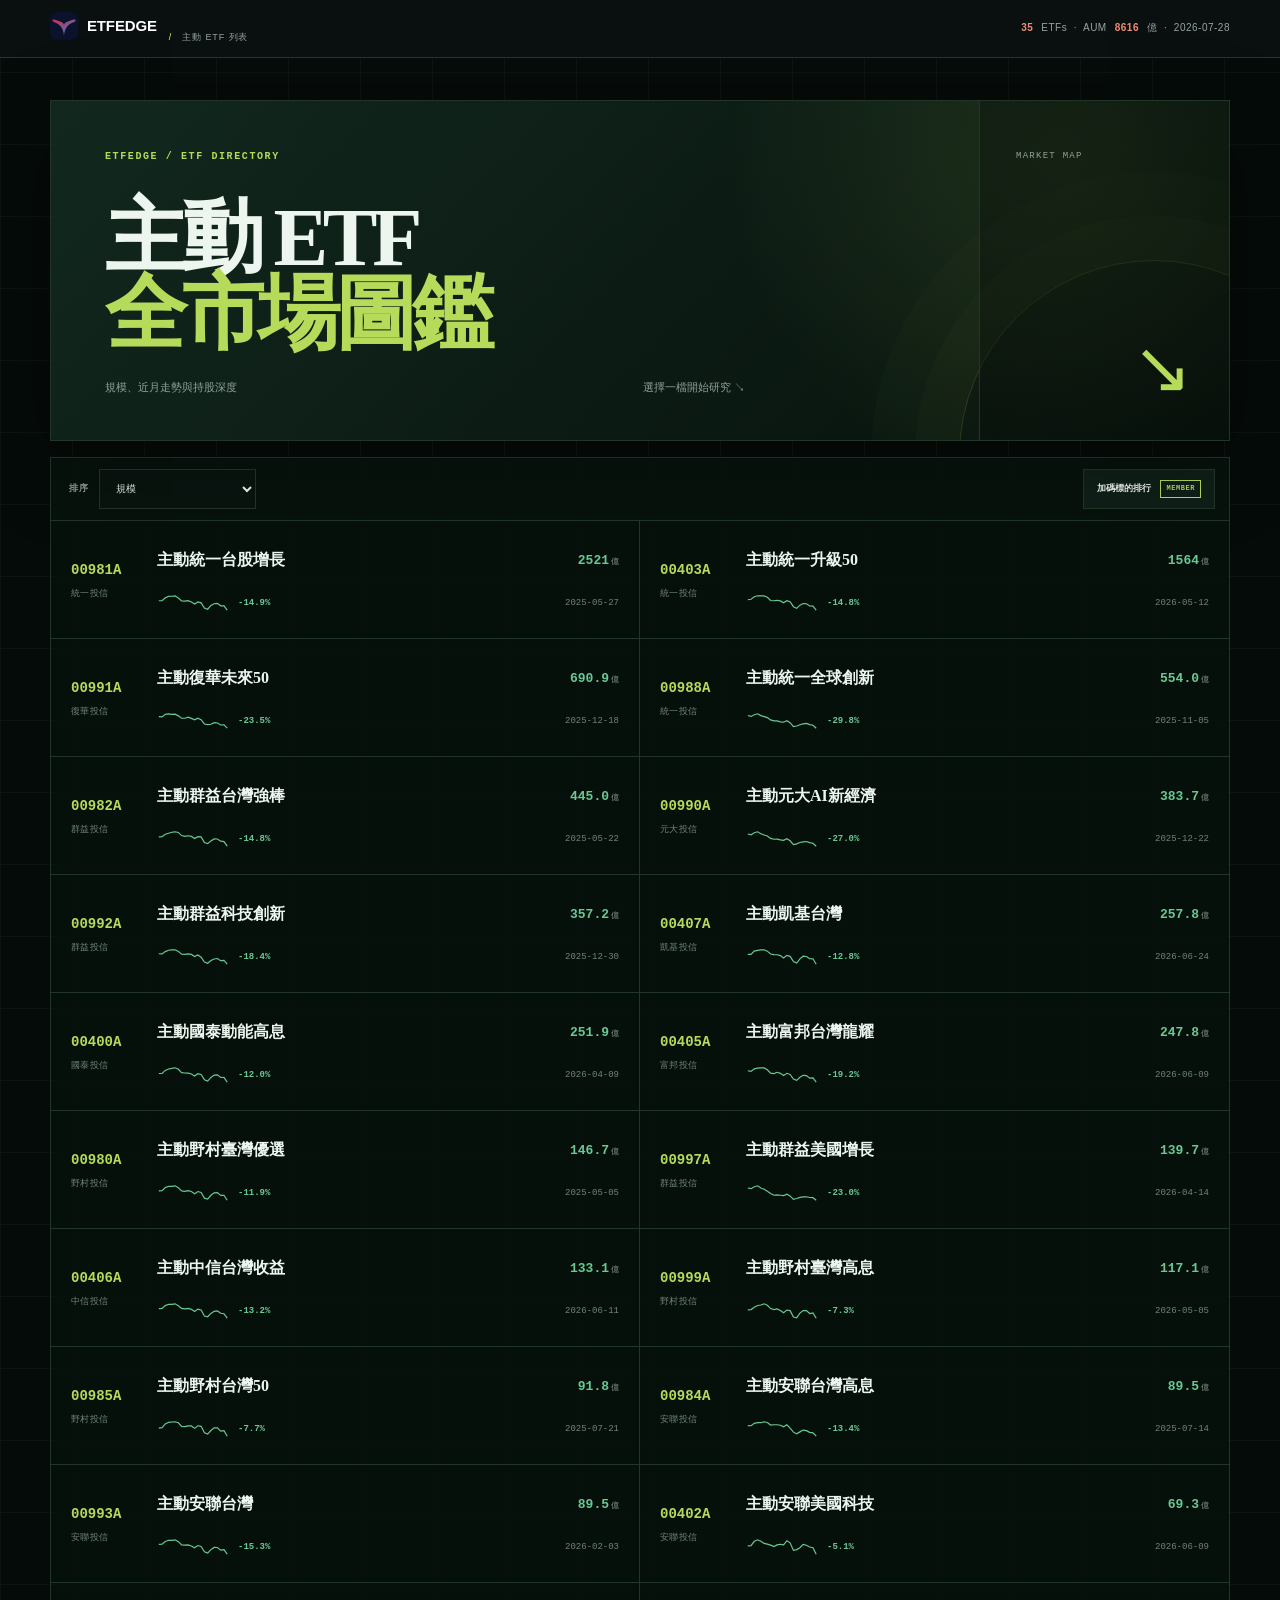
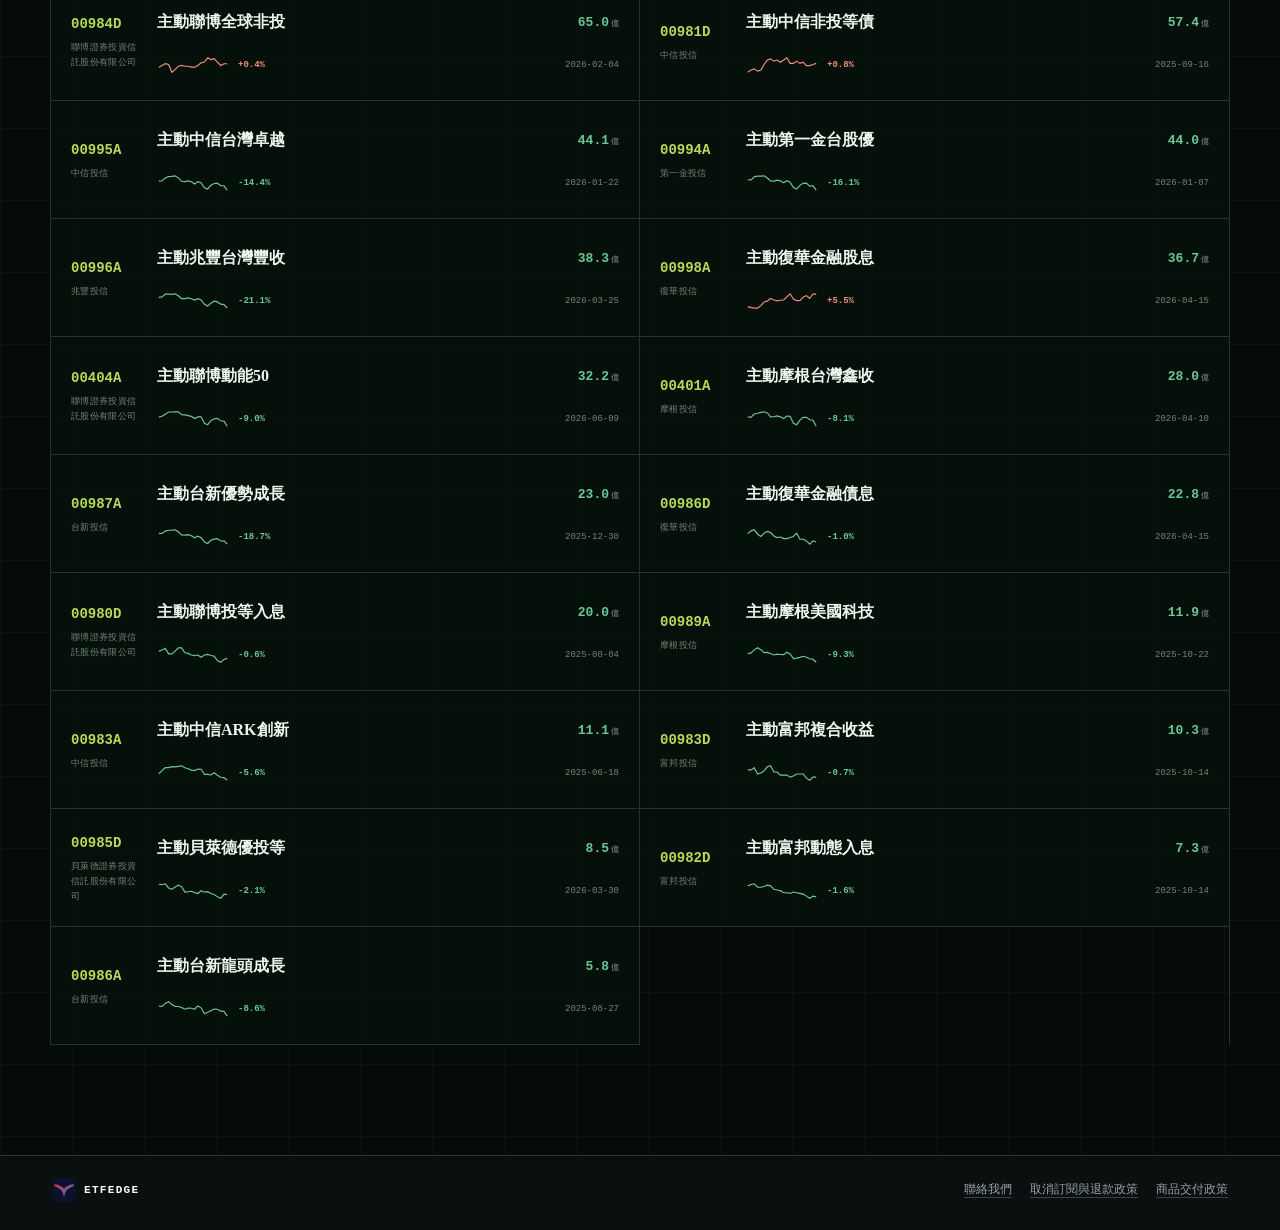
==== extracted/preview/index.html @ 9fd06155 "Initial commit of secure Leviathan Platform" ====
<!DOCTYPE html><html lang="zh-Hant"> <head><meta charset="UTF-8"><meta name="viewport" content="width=device-width, initial-scale=1"><meta name="generator" content="etfedge-static-shell"><title>主動 ETF 列表 · ETFedge</title><meta name="description" content="23 檔台灣主動型 ETF 列表，含規模、近期走勢、加減碼追蹤。每日盤後更新自 TWSE / TPEx 與發行商揭露。"><link rel="canonical" href="https://etfedge.xyz/preview/"><link rel="icon" href="/favicon.svg" type="image/svg+xml"><link rel="icon" href="/favicon-32x32.png" sizes="32x32" type="image/png"><link rel="icon" href="/favicon-16x16.png" sizes="16x16" type="image/png"><link rel="apple-touch-icon" sizes="180x180" href="/apple-touch-icon.png"><link rel="manifest" href="/manifest.json"><meta name="theme-color" content="#0a0f10"><meta name="robots" content="index,follow"><meta property="og:type" content="website"><meta property="og:title" content="主動 ETF 列表 · ETFedge"><meta property="og:description" content="23 檔台灣主動 ETF 規模、走勢、單檔持股深度。"><meta property="og:url" content="https://etfedge.xyz/preview/"><meta property="og:locale" content="zh_TW"><meta property="og:image" content="https://etfedge.xyz/og-v2.png"><meta property="og:image:width" content="1200"><meta property="og:image:height" content="630"><meta name="twitter:card" content="summary_large_image"><meta name="twitter:title" content="主動 ETF 列表 · ETFedge"><meta name="twitter:description" content="23 檔台灣主動 ETF 規模、走勢、單檔持股深度。"><meta name="twitter:image" content="https://etfedge.xyz/og-v2.png"><script type="application/ld+json">{
  "@context": "https://schema.org",
  "@graph": [
    {
      "@type": "Organization",
      "@id": "https://etfedge.xyz/#org",
      "name": "ETFedge",
      "url": "https://etfedge.xyz/",
      "logo": "https://etfedge.xyz/email-avatar.png",
      "sameAs": [
        "https://www.threads.com/@leimen_fire"
      ]
    },
    {
      "@type": "WebSite",
      "@id": "https://etfedge.xyz/#website",
      "url": "https://etfedge.xyz/",
      "name": "ETFedge",
      "inLanguage": "zh-Hant",
      "publisher": {
        "@id": "https://etfedge.xyz/#org"
      }
    },
    {
      "@type": "CollectionPage",
      "@id": "https://etfedge.xyz/preview/#webpage",
      "url": "https://etfedge.xyz/preview/",
      "name": "主動 ETF 列表 · ETFedge",
      "description": "23 檔台灣主動型 ETF 列表，含規模、近期走勢、加減碼追蹤。每日盤後更新自 TWSE / TPEx 與發行商揭露。",
      "inLanguage": "zh-Hant",
      "isPartOf": {
        "@id": "https://etfedge.xyz/#website"
      },
      "about": {
        "@id": "https://etfedge.xyz/#org"
      },
      "primaryImageOfPage": {
        "@type": "ImageObject",
        "url": "https://etfedge.xyz/og-v2.png"
      }
    },
    {
      "@type": "BreadcrumbList",
      "itemListElement": [
        {
          "@type": "ListItem",
          "position": 1,
          "name": "ETFedge",
          "item": "https://etfedge.xyz/"
        },
        {
          "@type": "ListItem",
          "position": 2,
          "name": "主動 ETF 列表",
          "item": "https://etfedge.xyz/preview/"
        }
      ]
    }
  ]
}</script><link rel="preconnect" href="https://static.cloudflareinsights.com"><link rel="preload" href="../shared.css" as="style"><link rel="stylesheet" href="../shared.css"><style>:root {
  --dir-bg: #050b08;
  --dir-panel: #09140f;
  --dir-panel-hot: #0f1f18;
  --dir-line: #22352b;
  --dir-line-hot: #486554;
  --dir-ink: #edf5ef;
  --dir-muted: #8fa299;
  --dir-green: #b6db5a;
  --dir-mint: #69c894;
  --dir-red: #ef8e78;
  --dir-mono: "IBM Plex Mono", "SFMono-Regular", Consolas, monospace;
  --dir-serif: "Noto Serif TC", "Songti TC", Georgia, serif;
}

html {
  background: var(--dir-bg);
}

body {
  color: var(--dir-ink);
  background:
    linear-gradient(rgba(101, 147, 119, .065) 1px, transparent 1px),
    linear-gradient(90deg, rgba(101, 147, 119, .065) 1px, transparent 1px),
    var(--dir-bg);
  background-size: 72px 72px;
}

.directory-main,
.directory-main * {
  box-sizing: border-box;
}

.directory-main {
  width: min(1180px, calc(100% - 40px));
  margin: 0 auto;
  padding: 42px 0 70px;
}

.directory-hero {
  position: relative;
  display: grid;
  grid-template-columns: minmax(0, 1fr) 250px;
  min-height: 310px;
  overflow: hidden;
  border: 1px solid var(--dir-line);
  background:
    radial-gradient(circle at 86% 18%, rgba(182, 219, 90, .12), transparent 32%),
    linear-gradient(135deg, rgba(19, 43, 32, .9), rgba(7, 17, 12, .97));
  box-shadow: 0 24px 80px rgba(0, 0, 0, .28);
}

.directory-hero::after {
  position: absolute;
  right: -120px;
  bottom: -210px;
  width: 390px;
  height: 390px;
  border: 1px solid rgba(182, 219, 90, .18);
  border-radius: 50%;
  content: "";
  box-shadow:
    0 0 0 44px rgba(182, 219, 90, .024),
    0 0 0 88px rgba(182, 219, 90, .016);
}

.directory-hero-copy {
  position: relative;
  z-index: 1;
  padding: 48px 54px 44px;
}

.directory-hero p {
  margin: 0;
  color: var(--dir-green);
  font-family: var(--dir-mono);
  font-size: 10px;
  font-weight: 800;
  letter-spacing: .16em;
}

.directory-hero h1 {
  margin: 34px 0 0;
  font-family: var(--dir-serif);
  font-size: clamp(48px, 6.8vw, 82px);
  line-height: .93;
  letter-spacing: -.065em;
}

.directory-hero h1 em {
  color: var(--dir-green);
  font-style: normal;
}

.directory-hero-copy > div {
  display: flex;
  max-width: 640px;
  justify-content: space-between;
  gap: 20px;
  margin-top: 26px;
  color: var(--dir-muted);
  font-size: 11px;
}

.directory-hero-mark {
  position: relative;
  z-index: 1;
  display: flex;
  flex-direction: column;
  justify-content: space-between;
  padding: 48px 36px 38px;
  border-left: 1px solid var(--dir-line);
  background: rgba(4, 11, 8, .34);
  color: var(--dir-muted);
  font-family: var(--dir-mono);
  font-size: 9px;
  letter-spacing: .14em;
}

.directory-hero-mark b {
  align-self: flex-end;
  color: var(--dir-green);
  font-size: 72px;
  font-weight: 300;
  line-height: .8;
}

.controls {
  display: flex;
  min-height: 64px;
  align-items: center;
  gap: 10px;
  margin-top: 16px;
  padding: 10px 14px 10px 18px;
  border: 1px solid var(--dir-line);
  color: var(--dir-muted);
  background: rgba(8, 18, 13, .95);
  font-size: 10px;
}

.controls label {
  font-family: var(--dir-mono);
  font-size: 9px;
  font-weight: 800;
  letter-spacing: .12em;
}

.controls select {
  min-height: 40px;
  padding: 7px 34px 7px 12px;
  border: 1px solid var(--dir-line);
  border-radius: 0;
  color: var(--dir-ink);
  background: var(--dir-panel);
  font-family: var(--dir-mono);
  font-size: 10px;
  cursor: pointer;
}

.controls select:focus {
  outline: 1px solid var(--dir-green);
  border-color: var(--dir-green);
}

.observe-nav {
  display: inline-flex;
  align-items: center;
  margin-left: auto;
}

.observe-nav a {
  display: inline-flex;
  min-height: 40px;
  align-items: center;
  gap: 9px;
  padding: 0 13px;
  border: 1px solid var(--dir-line);
  color: var(--dir-ink);
  background: var(--dir-panel-hot);
  font-family: var(--dir-mono);
  font-size: 9px;
  font-weight: 800;
  text-decoration: none;
  transition: border-color .16s ease, color .16s ease, transform .16s ease;
}

.observe-nav a:hover {
  border-color: var(--dir-green);
  color: var(--dir-green);
  transform: translateY(-2px);
}

.observe-lock {
  padding: 2px 5px;
  border: 1px solid var(--dir-green);
  color: var(--dir-green);
  font-size: 7px;
  font-style: normal;
  letter-spacing: .08em;
}

.etf-list {
  display: grid;
  grid-template-columns: repeat(2, minmax(0, 1fr));
  border-right: 1px solid var(--dir-line);
  border-left: 1px solid var(--dir-line);
}

a.etf-row {
  position: relative;
  display: grid;
  grid-template-columns: 74px minmax(0, 1fr) 76px;
  grid-template-areas:
    "id name aum"
    "id spark date";
  min-width: 0;
  min-height: 118px;
  align-items: center;
  gap: 8px 12px;
  padding: 20px;
  border-right: 1px solid var(--dir-line);
  border-bottom: 1px solid var(--dir-line);
  color: inherit;
  background: rgba(7, 16, 12, .94);
  text-decoration: none;
  transition: background .16s ease, padding-left .16s ease;
}

a.etf-row:nth-child(even) {
  border-right: 0;
}

a.etf-row:hover {
  padding-left: 25px;
  background:
    linear-gradient(90deg, rgba(182, 219, 90, .105), rgba(182, 219, 90, .015)),
    var(--dir-panel);
}

a.etf-row::before {
  position: absolute;
  inset: 0 auto 0 0;
  width: 3px;
  background: transparent;
  content: "";
}

a.etf-row:hover::before {
  background: var(--dir-green);
}

.er-id {
  grid-area: id;
  display: flex;
  flex-direction: column;
  gap: 4px;
}

.er-code {
  color: var(--dir-green);
  font-family: var(--dir-mono);
  font-size: 14px;
  font-weight: 800;
}

.er-issuer {
  color: #6f8478;
  font-size: 9px;
  letter-spacing: .04em;
}

.er-name {
  grid-area: name;
  min-width: 0;
  overflow: hidden;
  color: var(--dir-ink);
  font-family: var(--dir-serif);
  font-size: 16px;
  font-weight: 700;
  text-overflow: ellipsis;
  white-space: nowrap;
}

.er-aum {
  grid-area: aum;
  color: var(--dir-mint);
  font-family: var(--dir-mono);
  text-align: right;
}

.er-aum-v {
  font-size: 13px;
  font-weight: 800;
}

.er-aum-u {
  margin-left: 2px;
  color: var(--dir-muted);
  font-size: 8px;
}

.er-spark {
  grid-area: spark;
  display: flex;
  min-width: 0;
  align-items: center;
  gap: 9px;
}

.er-spark-svg {
  min-width: 0;
}

.er-pct {
  font-family: var(--dir-mono);
  font-size: 9px;
  font-weight: 800;
  white-space: nowrap;
}

.er-pct.up { color: var(--dir-red); }
.er-pct.down { color: var(--dir-mint); }
.er-pct.flat { color: var(--dir-muted); }

svg.spark {
  display: block;
  width: 72px;
  height: 18px;
}

svg.spark polyline {
  fill: none;
  stroke-width: 1.3;
}

svg.spark.up polyline { stroke: var(--dir-red); }
svg.spark.down polyline { stroke: var(--dir-mint); }
svg.spark.flat polyline { stroke: var(--dir-muted); }

.er-date {
  grid-area: date;
  color: #6f8478;
  font-family: var(--dir-mono);
  font-size: 9px;
  text-align: right;
}

.empty {
  grid-column: 1 / -1;
  min-height: 180px;
  display: grid;
  place-items: center;
  border-bottom: 1px solid var(--dir-line);
  color: var(--dir-muted);
  font-size: 11px;
}

@media (max-width: 760px) {
  .directory-main {
    width: min(100% - 24px, 680px);
    padding-top: 18px;
  }

  .directory-hero {
    grid-template-columns: 1fr;
    min-height: 0;
  }

  .directory-hero-mark {
    display: none;
  }

  .directory-hero-copy {
    padding: 38px 34px 34px;
  }

  .etf-list {
    grid-template-columns: 1fr;
  }

  a.etf-row {
    border-right: 0;
  }
}

@media (max-width: 640px) {
  body {
    background-size: 44px 44px;
  }

  .directory-main {
    width: 100%;
    padding: 0 0 36px;
  }

  .directory-hero,
  .controls,
  .etf-list {
    border-right: 0;
    border-left: 0;
  }

  .directory-hero-copy {
    padding: 32px 20px 27px;
  }

  .directory-hero p {
    font-size: 9px;
  }

  .directory-hero h1 {
    margin-top: 24px;
    font-size: 43px;
  }

  .directory-hero-copy > div {
    display: grid;
    gap: 5px;
    margin-top: 20px;
  }

  .controls {
    flex-wrap: wrap;
    margin-top: 10px;
    padding: 12px;
  }

  .observe-nav {
    width: 100%;
    margin-left: 0;
  }

  .observe-nav a {
    width: 100%;
    justify-content: space-between;
  }

  a.etf-row {
    grid-template-columns: 66px minmax(0, 1fr) 68px;
    min-height: 96px;
    padding: 15px 13px;
  }

  a.etf-row:hover {
    padding-left: 13px;
  }

  .er-name {
    font-size: 14px;
  }

  .er-spark {
    gap: 6px;
  }

  svg.spark {
    width: 56px;
  }

  .er-date {
    display: none;
  }
}

@media (max-width: 380px) {
  a.etf-row {
    grid-template-columns: 58px minmax(0, 1fr) 62px;
    gap: 7px;
    padding: 14px 10px;
  }

  .er-code,
  .er-aum-v {
    font-size: 12px;
  }

  .er-name {
    font-size: 13px;
  }
}</style><script defer src="https://static.cloudflareinsights.com/beacon.min.js" data-cf-beacon='{"token": "ab4500d237674d5682b68427d216ea36"}'></script></head> <body>  <div class="mast"><div class="mast-l"><a class="mast-brand mast-brand--link" href="../"><img class="mast-brand__mark" src="/brand-mark.svg" alt="" width="28" height="28"><span class="mast-title">ETFEDGE</span></a><span class="mast-sub">主動 ETF 列表</span></div><div class="mast-r" id="mast-stat">—</div></div> <main class="directory-main">
  <header class="directory-hero">
    <div class="directory-hero-copy">
      <p>ETFEDGE / ETF DIRECTORY</p>
      <h1>主動 ETF<br><em>全市場圖鑑</em></h1>
      <div><span>規模、近月走勢與持股深度</span><span>選擇一檔開始研究 ↘</span></div>
    </div>
    <div class="directory-hero-mark" aria-hidden="true">
      <span>MARKET MAP</span>
      <b>↘</b>
    </div>
  </header>

  <div class="controls">
    <label for="sort">排序</label>
    <select id="sort">
      <option value="aum">規模</option>
      <option value="code">代號</option>
      <option value="listing">上市日（新 → 舊）</option>
      <option value="price_chg">近一個月漲跌</option>
    </select>
    <nav class="observe-nav" aria-label="觀察工具">
      <a href="../observe/target-buy-flow.html" data-member-only="true">加碼標的排行 <i class="observe-lock">MEMBER</i></a>
    </nav>
  </div>

  <div class="etf-list" id="list"></div>
  <template id="etf-row-template">
    <a class="etf-row">
      <div class="er-id">
        <span class="er-code"></span>
        <span class="er-issuer"></span>
      </div>
      <span class="er-name"></span>
      <div class="er-aum">
        <span class="er-aum-v"></span><span class="er-aum-u">億</span>
      </div>
      <div class="er-spark">
        <span class="er-spark-svg"></span>
        <span class="er-pct"></span>
      </div>
      <span class="er-date"></span>
    </a>
  </template>
</main>  <footer class="public-disclosure-footer" data-policy-version="membership-2026-07-21.v1"> <div class="public-disclosure-footer__inner"> <a class="public-disclosure-footer__brand" href="/"> <img src="/brand-mark.svg" alt="" width="24" height="24"> <span>ETFedge</span> </a> <nav class="public-disclosure-footer__links" aria-label="訂閱與客服資訊"> <a href="/contact/">聯絡我們</a> <a href="/policies/refund/">取消訂閱與退款政策</a> <a href="/policies/delivery/">商品交付政策</a> </nav> </div> </footer> <script src="/shared-preview-data.js"></script> <script type="module">const $ = id => document.getElementById(id);

// ── date / format helpers ────────────────────────────────────────────────────
const dateKey = d => d ? String(d).replaceAll('-', '').replaceAll('/', '') : '';
const fmt = d => {
  const k = dateKey(d);
  return k.length === 8 ? `${k.slice(0, 4)}-${k.slice(4, 6)}-${k.slice(6, 8)}` : '—';
};
const fmtAum = v => v == null ? '—' : (v >= 1000 ? v.toFixed(0) : v.toFixed(1));

// ── page state / DOM anchors ─────────────────────────────────────────────────
const list = $('list');
const mastStat = $('mast-stat');
const sortSel = $('sort');
const rowTemplate = $('etf-row-template');
const prefetchedDetails = new Set();
const supportedSorts = ['aum', 'code', 'listing', 'price_chg'];

let etfs = [];
let idx = null;

function getSortFromHash() {
  const rawSort = (location.hash || '#aum').slice(1);
  return supportedSorts.includes(rawSort) ? rawSort : 'aum';
}

function syncSortControl(sortKey) {
  if (sortSel.value !== sortKey) sortSel.value = sortKey;
}

// ── data loading / masthead summary ──────────────────────────────────────────
function renderMastSummary() {
  const totalAum = etfs.reduce((sum, etf) => sum + (etf.total_av_yi || 0), 0);
  mastStat.innerHTML = `<strong>${idx.n_etfs}</strong> ETFs &nbsp;·&nbsp; AUM <strong>${totalAum.toFixed(0)}</strong> 億 &nbsp;·&nbsp; ${fmt(idx.as_of)}`;
}

async function loadAndRender() {
  if (etfs.length) return;

  idx = await fetch('./etfs.json').then(r => r.json());
  etfs = idx.etfs || [];

  renderMastSummary();
  applySort(getSortFromHash());
}

// ── sparkline / price change helpers ─────────────────────────────────────────
function parseDateKeyUTC(d) {
  const k = dateKey(d);
  if (k.length !== 8) return null;
  return new Date(Date.UTC(Number(k.slice(0, 4)), Number(k.slice(4, 6)) - 1, Number(k.slice(6, 8))));
}

function recentMonthSeries(etf) {
  const series = etf.price_series || [];
  if (series.length < 2) return series;

  const latestDate = parseDateKeyUTC(series[series.length - 1]?.d);
  if (!latestDate) return series;

  const anchorDate = new Date(latestDate);
  anchorDate.setUTCMonth(anchorDate.getUTCMonth() - 1);

  let anchorIdx = -1;
  for (let i = 0; i < series.length; i += 1) {
    const pointDate = parseDateKeyUTC(series[i]?.d);
    if (pointDate && pointDate <= anchorDate) anchorIdx = i;
  }

  return series.slice(Math.max(anchorIdx, 0));
}

function pricePct(etf) {
  const series = recentMonthSeries(etf);
  if (series.length < 2) return null;
  return (series[series.length - 1].c - series[0].c) / series[0].c * 100;
}

function pctClassName(pct) {
  if (pct == null) return 'flat';
  if (pct > 0.2) return 'up';
  if (pct < -0.2) return 'down';
  return 'flat';
}

function renderSpark(series) {
  if (!series || series.length < 2) return '';

  const vals = series.map(point => point.c);
  const w = 80;
  const h = 20;
  const pad = 2;
  const min = Math.min(...vals);
  const max = Math.max(...vals);
  const range = max - min || 1;
  const delta = (vals[vals.length - 1] - vals[0]) / vals[0] * 100;
  const cls = pctClassName(delta);
  const pts = vals.map((value, index) => {
    const x = pad + (index / (vals.length - 1)) * (w - 2 * pad);
    const y = pad + (1 - (value - min) / range) * (h - 2 * pad);
    return `${x.toFixed(1)},${y.toFixed(1)}`;
  }).join(' ');

  return `<svg class="spark ${cls}" viewBox="0 0 ${w} ${h}" preserveAspectRatio="none"><polyline points="${pts}"/></svg>`;
}

// ── detail prefetch helper ───────────────────────────────────────────────────
function prefetchDetail(href) {
  if (!href || prefetchedDetails.has(href)) return;

  prefetchedDetails.add(href);
  const link = document.createElement('link');
  link.rel = 'prefetch';
  link.href = href;
  link.as = 'document';
  document.head.appendChild(link);
}

// ── row renderer ──────────────────────────────────────────────────────────────
function createRow(etf) {
  const monthSeries = recentMonthSeries(etf);
  const pct = pricePct(etf);
  const pctStr = pct == null ? '' : `${pct > 0 ? '+' : ''}${pct.toFixed(1)}%`;
  const pctCls = pctClassName(pct);
  const row = rowTemplate.content.firstElementChild.cloneNode(true);
  const href = `./etf.html?code=${etf.code}`;

  row.href = href;
  row.querySelector('.er-code').textContent = etf.code;
  row.querySelector('.er-issuer').textContent = etf.issuer || '';
  row.querySelector('.er-name').textContent = etf.name;
  row.querySelector('.er-aum-v').textContent = fmtAum(etf.total_av_yi);
  row.querySelector('.er-spark-svg').innerHTML = renderSpark(monthSeries);

  const pctEl = row.querySelector('.er-pct');
  pctEl.textContent = pctStr;
  pctEl.className = `er-pct ${pctCls}`;
  pctEl.hidden = !pctStr;

  row.querySelector('.er-date').textContent = fmt(etf.listing_date);
  row.addEventListener('pointerenter', () => prefetchDetail(href), { once: true });
  row.addEventListener('focus', () => prefetchDetail(href), { once: true });

  return row;
}

function render(sortKey) {
  const sorters = {
    aum: (a, b) => (b.total_av_yi || 0) - (a.total_av_yi || 0) || a.code.localeCompare(b.code),
    code: (a, b) => a.code.localeCompare(b.code),
    listing: (a, b) => dateKey(b.listing_date).localeCompare(dateKey(a.listing_date)) || a.code.localeCompare(b.code),
    price_chg: (a, b) => {
      const pa = pricePct(a);
      const pb = pricePct(b);
      if (pa == null && pb == null) return a.code.localeCompare(b.code);
      if (pa == null) return 1;
      if (pb == null) return -1;
      return pb - pa || a.code.localeCompare(b.code);
    },
  };
  const sorted = [...etfs].sort(sorters[sortKey] || sorters.aum);

  list.innerHTML = '';
  if (!sorted.length) {
    list.innerHTML = '<div class="empty">尚無資料</div>';
    return;
  }

  for (const etf of sorted) list.appendChild(createRow(etf));
}

// ── sort/hash controller boot ────────────────────────────────────────────────
function applySort(sortKey) {
  syncSortControl(sortKey);
  if (!etfs.length) return;
  render(sortKey);
}

syncSortControl(getSortFromHash());
sortSel.addEventListener('change', () => {
  location.hash = sortSel.value;
  applySort(sortSel.value);
});
window.addEventListener('hashchange', () => {
  applySort(getSortFromHash());
});

// ── page boot ─────────────────────────────────────────────────────────────────
window.addEventListener('pageshow', loadAndRender);</script> <script src="/shared-refresh.js?v=20260531-cache-swr"></script> <script type="module" src="https://static.cloudflareinsights.com/beacon.min.js/v4513226cdae34746b4dedf0b4dfa099e1781791509496" integrity="sha512-ZE9pZaUXND66v380QUtch/5sE9tPFh2zg45pR2PB0CVkCtOREv2AJKkSidISWkysEuQ0EH8faUU5du78bx87UQ==" data-cf-beacon='{"version":"2024.11.0","token":"a400df8b69eb494694673291fa1ce74b","r":1}' crossorigin="anonymous"></script>
</body> </html>
---- extracted/shared.css ----
/* shared.css — site-wide tokens + masthead.
   唯一的 :root palette 來源：頁面層 CSS 一律 var(--*)，不得自帶色票。
   全站單一 dark palette：surface = --night / --night-panel / --night-lift，
   text = #fff（primary）/ --haze（secondary）/ --fog（tertiary），
   rule = --night-rule（hairline）/ --night-rule-strong（可辨識邊界，≥3:1）。 */
:root {
  color-scheme: dark;
  --night: #0a0f10;
  --night-panel: #111719;
  --night-rule: #293234;
  --signal: #e4ff4f;
  --fog: #96a2a4;
  --font-display: "Arial Narrow", "PingFang TC", "Noto Sans TC", sans-serif;
  --font-body: "PingFang TC", "Noto Sans TC", sans-serif;
  --font-mono: "SFMono-Regular", Consolas, "Liberation Mono", monospace;
  --radius-sm: 8px;
  --radius-md: 14px;
  --radius-lg: 22px;
  --shadow-soft: 0 10px 30px rgba(0, 0, 0, .45);
  --content-wide: 1180px;
  /* surfaces — 三階：night（頁面底）< night-panel（卡片）< night-lift（卡片內的再抬升）*/
  --night-lift: #182124;
  /* rules — hairline 用 --night-rule；需要 3:1 可辨識邊界（button/input/active）用 --night-rule-strong */
  --night-rule-strong: #5a6a6d;
  /* secondary text — 介於 #fff（primary）與 --fog（tertiary）之間 */
  --haze: #ccd5d6;
  /* market up/down + generic accents（台股慣例：漲紅、跌綠；色值為 dark-surface 調校版）*/
  --up:       #ef8e78;
  --down:     #69c894;
  --accent:   #69c894;
  --accent-dn:#ef8e78;
  --info:     #69b4c4;
  /* trade-event scale（ETF detail 事件標記） */
  --entry:       #69c894;
  --add:         #ef8e78;
  --add-ink:     #ef8e78;
  --reduce:      #69c894;
  --reduce-soft: #4b8d75;
  --exit:        #a7b3ac;
  --exit-deep:   #d2dbd5;
  --peak:        #c6a4e8;
  --slate:       #b5c1ba;
  --price-line:  #d7b96e;
  /* highlight gold scale（NEW 標籤等） */
  --gold:      #f2b705;
  --gold-soft: #e0b84a;
  --gold-deep: #d7b96e;
}
*, *::before, *::after { box-sizing: border-box; margin: 0; padding: 0; }
body {
  font-family: var(--font-body);
  background: var(--night);
  color: #fff;
  font-size: 14px;
  line-height: 1.65;
}
a { color: inherit; }
button, select, input, textarea { font: inherit; }
button, a, select { -webkit-tap-highlight-color: transparent; }
:focus-visible { outline: 3px solid color-mix(in srgb, var(--info) 35%, transparent); outline-offset: 2px; }

/* ── masthead ── */
.mast {
  background: var(--night);
  min-height: 58px;
  padding: 12px max(18px, calc((100vw - var(--content-wide)) / 2));
  display: flex;
  justify-content: space-between;
  align-items: center;
  gap: 12px;
  flex-wrap: wrap;
  border-bottom: 1px solid var(--night-rule);
}
.mast-l { display: flex; align-items: baseline; gap: 12px; min-width: 0; }
.mast-brand {
  display: inline-flex; align-items: center; gap: 9px; min-width: 0;
}
.mast-brand--link { color: inherit; text-decoration: none; }
.mast-brand__mark {
  display: block; width: 28px; height: 28px; border-radius: 7px; flex: 0 0 auto;
}
.mast-brand--link:hover .mast-title { color: var(--up); }
.mast-back {
  font-size: 11px; letter-spacing: 0.06em;
  color: var(--fog); text-decoration: none;
  flex-shrink: 0;
}
.mast-back:hover { color: #fff; }
.mast-title {
  font-family: var(--font-display); font-size: 15px; font-weight: 800;
  letter-spacing: -0.01em; color: #fff;
}
.mast-title:hover { color: var(--up); }
a.mast-title { text-decoration: none; }
.mast-sub {
  font-size: 9px;
  color: var(--fog);
  letter-spacing: 0.1em;
  text-transform: uppercase;
}
.mast-sub::before { content: "/"; margin-right: 10px; color: var(--signal); }
.mast-code {
  font-size: 13px; font-weight: 700;
  letter-spacing: 0.06em; color: var(--up);
  flex-shrink: 0;
}
.mast-r {
  font-size: 10px; color: var(--fog);
  letter-spacing: 0.05em; text-align: right; flex-shrink: 0;
  display: flex; align-items: baseline; justify-content: flex-end;
  gap: 8px; flex-wrap: wrap;
}
.mast-r strong { color: var(--up); font-weight: 600; }

/* ── shared traffic pulse ── */
.etf-mast-r {
  display: flex; align-items: baseline; justify-content: flex-end;
  gap: 8px; flex-wrap: wrap;
}
.site-pulse {
  display: inline-flex;
  align-items: baseline;
  gap: 8px;
  max-width: 100%;
  color: var(--fog);
  white-space: nowrap;
}
.site-pulse::before {
  content: "";
  width: 1px;
  height: 12px;
  background: rgba(255,255,255,0.16);
  align-self: center;
}
.site-pulse-state {
  display: inline-flex;
  align-items: center;
  gap: 4px;
  font-size: 8px;
  letter-spacing: 0.12em;
  text-transform: uppercase;
  color: var(--accent);
}
.site-pulse-state::before {
  content: "";
  width: 5px;
  height: 5px;
  border-radius: 50%;
  background: var(--accent);
  box-shadow: 0 0 0 0 rgba(105,200,148,0.42);
  animation: site-pulse-dot 1.8s ease-out infinite;
}
.site-pulse-metric {
  display: inline-flex;
  align-items: baseline;
  gap: 3px;
}
.site-pulse-label {
  font-size: 8px;
  color: var(--fog);
  letter-spacing: 0.08em;
}
.site-pulse-value {
  font-size: 10px;
  line-height: 1;
  font-weight: 700;
  letter-spacing: -0.02em;
  color: #fff;
}
.site-pulse-active { color: var(--up); }
.site-pulse-updated {
  font-size: 8px;
  color: var(--fog);
  letter-spacing: 0.06em;
}
@keyframes site-pulse-dot {
  0% { box-shadow: 0 0 0 0 rgba(105,200,148,0.42); }
  70% { box-shadow: 0 0 0 8px rgba(105,200,148,0); }
  100% { box-shadow: 0 0 0 0 rgba(105,200,148,0); }
}

/* ── shared tab bar ── */
.tabs {
  display: flex; gap: 6px;
  border-bottom: 0;
  overflow-x: auto; padding: 8px;
  background: var(--night-panel);
  border-radius: var(--radius-md);
}
.tabs::-webkit-scrollbar { height: 0; }
.tabs button, .tabs .tab {
  flex: 0 0 auto;
  background: transparent; border: none;
  min-height: 40px;
  padding: 8px 15px;
  font-family: inherit; font-size: 12px; letter-spacing: 0.02em;
  color: var(--fog); cursor: pointer; white-space: nowrap;
  border: 1px solid transparent;
  border-radius: var(--radius-sm);
  transition: color .16s, background .16s, border-color .16s;
}
.tabs button:hover, .tabs .tab:hover { color: var(--haze); }
.tabs button.active, .tabs .tab.active {
  color: #fff; border-color: var(--night-rule-strong); background: var(--night-lift); font-weight: 700;
  box-shadow: 0 2px 8px rgba(0,0,0,.35);
}
.tabs button .count, .tabs .tab .count {
  color: var(--fog); font-weight: 400; margin-left: 5px; font-size: 10px;
}

/* ── shared note / footer ── */
.note {
  margin-top: 16px; padding: 10px 12px;
  border: 1px dashed var(--night-rule);
  font-size: 11px; color: var(--fog); background: var(--night-panel);
}
.site-footer {
  margin-top: 24px; padding-top: 10px;
  border-top: 1px solid var(--night-rule);
  font-size: 10px; color: var(--fog);
}
.public-disclosure-footer {
  width: 100%; margin-top: 40px;
  border-top: 1px solid var(--night-rule);
  background: var(--night); color: var(--fog);
}
.public-disclosure-footer__inner {
  display: flex; align-items: center; justify-content: space-between; gap: 20px;
  width: min(100%, 1240px); margin: 0 auto; padding: 22px 32px 28px;
}
.public-disclosure-footer__brand {
  display: inline-flex; align-items: center; gap: 8px;
  color: #fff; font-family: var(--font-mono); font-size: 11px;
  font-weight: 700; letter-spacing: .12em; text-decoration: none; text-transform: uppercase;
}
.public-disclosure-footer__brand img { display: block; border-radius: 6px; }
.public-disclosure-footer__links {
  display: flex; flex-wrap: wrap; justify-content: flex-end; gap: 10px 18px; font-size: 12px;
}
.public-disclosure-footer__links a {
  color: inherit; text-decoration: underline;
  text-decoration-color: color-mix(in srgb, currentColor 35%, transparent); text-underline-offset: 4px;
}
.public-disclosure-footer__links a:hover { color: #fff; }

@media print {
  .public-disclosure-footer { margin-top: 24px; background: #fff; color: #333; }
}

@media (max-width: 640px) {
  body { font-size: 12px; }
  .mast {
    padding: 8px 12px;
    flex-wrap: wrap;
    gap: 6px 10px;
    align-items: flex-start;
  }
  .mast-l { gap: 8px; min-width: 0; flex: 1 1 auto; }
  .mast-brand { gap: 7px; }
  .mast-brand__mark { width: 24px; height: 24px; border-radius: 6px; }
  .mast-name { display: none; }
  .mast-title { font-size: 12px; letter-spacing: 0.05em; }
  .mast-back  { font-size: 10px; }
  .mast-r {
    font-size: 9px;
    text-align: right;
    flex: 0 0 100%;
    min-width: 0;
    justify-content: flex-start;
    margin-top: 2px;
    opacity: 0.85;
  }
  .etf-mast-r {
    flex: 0 0 100%;
    min-width: 0;
    text-align: left;
    margin-top: 2px;
  }
  .site-pulse {
    flex: 0 1 auto;
    gap: 4px;
    min-width: 0;
  }
  .site-pulse::before,
  .site-pulse-state,
  .site-pulse-secondary,
  .site-pulse-updated {
    display: none;
  }
  .etf-mast-r .site-pulse {
    flex: 1 0 100%;
    margin-left: 0;
  }
  .mast-r .site-pulse {
    margin-left: 0;
  }
  .bar .site-pulse {
    flex: 1 0 100%;
    margin-left: 0;
    justify-content: flex-start;
    padding-top: 2px;
  }
  .site-pulse-label { font-size: 8px; letter-spacing: 0.02em; }
  .site-pulse-value { font-size: 10px; }
  .tabs { padding-top: 8px; }
  .tabs button, .tabs .tab { padding: 6px 10px; font-size: 11px; }
  .tabs button .count, .tabs .tab .count { display: none; }
  .note { font-size: 10px; padding: 8px 10px; }
  .public-disclosure-footer { margin-top: 28px; }
  .public-disclosure-footer__inner { display: grid; gap: 14px; padding: 18px 14px 24px; }
  .public-disclosure-footer__links { display: grid; justify-content: stretch; gap: 10px; font-size: 12px; }
  .public-disclosure-footer__links a { min-height: 24px; }
}

@media (max-width: 380px) {
  .mast { padding: 7px 10px; }
  .mast-title { font-size: 11px; }
  .site-pulse-label { font-size: 7px; }
  .site-pulse-value { font-size: 9px; }
  .tabs button, .tabs .tab { padding: 5px 8px; font-size: 10px; }
}
---- extracted/shared.css ----
/* shared.css — site-wide tokens + masthead.
   唯一的 :root palette 來源：頁面層 CSS 一律 var(--*)，不得自帶色票。
   全站單一 dark palette：surface = --night / --night-panel / --night-lift，
   text = #fff（primary）/ --haze（secondary）/ --fog（tertiary），
   rule = --night-rule（hairline）/ --night-rule-strong（可辨識邊界，≥3:1）。 */
:root {
  color-scheme: dark;
  --night: #0a0f10;
  --night-panel: #111719;
  --night-rule: #293234;
  --signal: #e4ff4f;
  --fog: #96a2a4;
  --font-display: "Arial Narrow", "PingFang TC", "Noto Sans TC", sans-serif;
  --font-body: "PingFang TC", "Noto Sans TC", sans-serif;
  --font-mono: "SFMono-Regular", Consolas, "Liberation Mono", monospace;
  --radius-sm: 8px;
  --radius-md: 14px;
  --radius-lg: 22px;
  --shadow-soft: 0 10px 30px rgba(0, 0, 0, .45);
  --content-wide: 1180px;
  /* surfaces — 三階：night（頁面底）< night-panel（卡片）< night-lift（卡片內的再抬升）*/
  --night-lift: #182124;
  /* rules — hairline 用 --night-rule；需要 3:1 可辨識邊界（button/input/active）用 --night-rule-strong */
  --night-rule-strong: #5a6a6d;
  /* secondary text — 介於 #fff（primary）與 --fog（tertiary）之間 */
  --haze: #ccd5d6;
  /* market up/down + generic accents（台股慣例：漲紅、跌綠；色值為 dark-surface 調校版）*/
  --up:       #ef8e78;
  --down:     #69c894;
  --accent:   #69c894;
  --accent-dn:#ef8e78;
  --info:     #69b4c4;
  /* trade-event scale（ETF detail 事件標記） */
  --entry:       #69c894;
  --add:         #ef8e78;
  --add-ink:     #ef8e78;
  --reduce:      #69c894;
  --reduce-soft: #4b8d75;
  --exit:        #a7b3ac;
  --exit-deep:   #d2dbd5;
  --peak:        #c6a4e8;
  --slate:       #b5c1ba;
  --price-line:  #d7b96e;
  /* highlight gold scale（NEW 標籤等） */
  --gold:      #f2b705;
  --gold-soft: #e0b84a;
  --gold-deep: #d7b96e;
}
*, *::before, *::after { box-sizing: border-box; margin: 0; padding: 0; }
body {
  font-family: var(--font-body);
  background: var(--night);
  color: #fff;
  font-size: 14px;
  line-height: 1.65;
}
a { color: inherit; }
button, select, input, textarea { font: inherit; }
button, a, select { -webkit-tap-highlight-color: transparent; }
:focus-visible { outline: 3px solid color-mix(in srgb, var(--info) 35%, transparent); outline-offset: 2px; }

/* ── masthead ── */
.mast {
  background: var(--night);
  min-height: 58px;
  padding: 12px max(18px, calc((100vw - var(--content-wide)) / 2));
  display: flex;
  justify-content: space-between;
  align-items: center;
  gap: 12px;
  flex-wrap: wrap;
  border-bottom: 1px solid var(--night-rule);
}
.mast-l { display: flex; align-items: baseline; gap: 12px; min-width: 0; }
.mast-brand {
  display: inline-flex; align-items: center; gap: 9px; min-width: 0;
}
.mast-brand--link { color: inherit; text-decoration: none; }
.mast-brand__mark {
  display: block; width: 28px; height: 28px; border-radius: 7px; flex: 0 0 auto;
}
.mast-brand--link:hover .mast-title { color: var(--up); }
.mast-back {
  font-size: 11px; letter-spacing: 0.06em;
  color: var(--fog); text-decoration: none;
  flex-shrink: 0;
}
.mast-back:hover { color: #fff; }
.mast-title {
  font-family: var(--font-display); font-size: 15px; font-weight: 800;
  letter-spacing: -0.01em; color: #fff;
}
.mast-title:hover { color: var(--up); }
a.mast-title { text-decoration: none; }
.mast-sub {
  font-size: 9px;
  color: var(--fog);
  letter-spacing: 0.1em;
  text-transform: uppercase;
}
.mast-sub::before { content: "/"; margin-right: 10px; color: var(--signal); }
.mast-code {
  font-size: 13px; font-weight: 700;
  letter-spacing: 0.06em; color: var(--up);
  flex-shrink: 0;
}
.mast-r {
  font-size: 10px; color: var(--fog);
  letter-spacing: 0.05em; text-align: right; flex-shrink: 0;
  display: flex; align-items: baseline; justify-content: flex-end;
  gap: 8px; flex-wrap: wrap;
}
.mast-r strong { color: var(--up); font-weight: 600; }

/* ── shared traffic pulse ── */
.etf-mast-r {
  display: flex; align-items: baseline; justify-content: flex-end;
  gap: 8px; flex-wrap: wrap;
}
.site-pulse {
  display: inline-flex;
  align-items: baseline;
  gap: 8px;
  max-width: 100%;
  color: var(--fog);
  white-space: nowrap;
}
.site-pulse::before {
  content: "";
  width: 1px;
  height: 12px;
  background: rgba(255,255,255,0.16);
  align-self: center;
}
.site-pulse-state {
  display: inline-flex;
  align-items: center;
  gap: 4px;
  font-size: 8px;
  letter-spacing: 0.12em;
  text-transform: uppercase;
  color: var(--accent);
}
.site-pulse-state::before {
  content: "";
  width: 5px;
  height: 5px;
  border-radius: 50%;
  background: var(--accent);
  box-shadow: 0 0 0 0 rgba(105,200,148,0.42);
  animation: site-pulse-dot 1.8s ease-out infinite;
}
.site-pulse-metric {
  display: inline-flex;
  align-items: baseline;
  gap: 3px;
}
.site-pulse-label {
  font-size: 8px;
  color: var(--fog);
  letter-spacing: 0.08em;
}
.site-pulse-value {
  font-size: 10px;
  line-height: 1;
  font-weight: 700;
  letter-spacing: -0.02em;
  color: #fff;
}
.site-pulse-active { color: var(--up); }
.site-pulse-updated {
  font-size: 8px;
  color: var(--fog);
  letter-spacing: 0.06em;
}
@keyframes site-pulse-dot {
  0% { box-shadow: 0 0 0 0 rgba(105,200,148,0.42); }
  70% { box-shadow: 0 0 0 8px rgba(105,200,148,0); }
  100% { box-shadow: 0 0 0 0 rgba(105,200,148,0); }
}

/* ── shared tab bar ── */
.tabs {
  display: flex; gap: 6px;
  border-bottom: 0;
  overflow-x: auto; padding: 8px;
  background: var(--night-panel);
  border-radius: var(--radius-md);
}
.tabs::-webkit-scrollbar { height: 0; }
.tabs button, .tabs .tab {
  flex: 0 0 auto;
  background: transparent; border: none;
  min-height: 40px;
  padding: 8px 15px;
  font-family: inherit; font-size: 12px; letter-spacing: 0.02em;
  color: var(--fog); cursor: pointer; white-space: nowrap;
  border: 1px solid transparent;
  border-radius: var(--radius-sm);
  transition: color .16s, background .16s, border-color .16s;
}
.tabs button:hover, .tabs .tab:hover { color: var(--haze); }
.tabs button.active, .tabs .tab.active {
  color: #fff; border-color: var(--night-rule-strong); background: var(--night-lift); font-weight: 700;
  box-shadow: 0 2px 8px rgba(0,0,0,.35);
}
.tabs button .count, .tabs .tab .count {
  color: var(--fog); font-weight: 400; margin-left: 5px; font-size: 10px;
}

/* ── shared note / footer ── */
.note {
  margin-top: 16px; padding: 10px 12px;
  border: 1px dashed var(--night-rule);
  font-size: 11px; color: var(--fog); background: var(--night-panel);
}
.site-footer {
  margin-top: 24px; padding-top: 10px;
  border-top: 1px solid var(--night-rule);
  font-size: 10px; color: var(--fog);
}
.public-disclosure-footer {
  width: 100%; margin-top: 40px;
  border-top: 1px solid var(--night-rule);
  background: var(--night); color: var(--fog);
}
.public-disclosure-footer__inner {
  display: flex; align-items: center; justify-content: space-between; gap: 20px;
  width: min(100%, 1240px); margin: 0 auto; padding: 22px 32px 28px;
}
.public-disclosure-footer__brand {
  display: inline-flex; align-items: center; gap: 8px;
  color: #fff; font-family: var(--font-mono); font-size: 11px;
  font-weight: 700; letter-spacing: .12em; text-decoration: none; text-transform: uppercase;
}
.public-disclosure-footer__brand img { display: block; border-radius: 6px; }
.public-disclosure-footer__links {
  display: flex; flex-wrap: wrap; justify-content: flex-end; gap: 10px 18px; font-size: 12px;
}
.public-disclosure-footer__links a {
  color: inherit; text-decoration: underline;
  text-decoration-color: color-mix(in srgb, currentColor 35%, transparent); text-underline-offset: 4px;
}
.public-disclosure-footer__links a:hover { color: #fff; }

@media print {
  .public-disclosure-footer { margin-top: 24px; background: #fff; color: #333; }
}

@media (max-width: 640px) {
  body { font-size: 12px; }
  .mast {
    padding: 8px 12px;
    flex-wrap: wrap;
    gap: 6px 10px;
    align-items: flex-start;
  }
  .mast-l { gap: 8px; min-width: 0; flex: 1 1 auto; }
  .mast-brand { gap: 7px; }
  .mast-brand__mark { width: 24px; height: 24px; border-radius: 6px; }
  .mast-name { display: none; }
  .mast-title { font-size: 12px; letter-spacing: 0.05em; }
  .mast-back  { font-size: 10px; }
  .mast-r {
    font-size: 9px;
    text-align: right;
    flex: 0 0 100%;
    min-width: 0;
    justify-content: flex-start;
    margin-top: 2px;
    opacity: 0.85;
  }
  .etf-mast-r {
    flex: 0 0 100%;
    min-width: 0;
    text-align: left;
    margin-top: 2px;
  }
  .site-pulse {
    flex: 0 1 auto;
    gap: 4px;
    min-width: 0;
  }
  .site-pulse::before,
  .site-pulse-state,
  .site-pulse-secondary,
  .site-pulse-updated {
    display: none;
  }
  .etf-mast-r .site-pulse {
    flex: 1 0 100%;
    margin-left: 0;
  }
  .mast-r .site-pulse {
    margin-left: 0;
  }
  .bar .site-pulse {
    flex: 1 0 100%;
    margin-left: 0;
    justify-content: flex-start;
    padding-top: 2px;
  }
  .site-pulse-label { font-size: 8px; letter-spacing: 0.02em; }
  .site-pulse-value { font-size: 10px; }
  .tabs { padding-top: 8px; }
  .tabs button, .tabs .tab { padding: 6px 10px; font-size: 11px; }
  .tabs button .count, .tabs .tab .count { display: none; }
  .note { font-size: 10px; padding: 8px 10px; }
  .public-disclosure-footer { margin-top: 28px; }
  .public-disclosure-footer__inner { display: grid; gap: 14px; padding: 18px 14px 24px; }
  .public-disclosure-footer__links { display: grid; justify-content: stretch; gap: 10px; font-size: 12px; }
  .public-disclosure-footer__links a { min-height: 24px; }
}

@media (max-width: 380px) {
  .mast { padding: 7px 10px; }
  .mast-title { font-size: 11px; }
  .site-pulse-label { font-size: 7px; }
  .site-pulse-value { font-size: 9px; }
  .tabs button, .tabs .tab { padding: 5px 8px; font-size: 10px; }
}
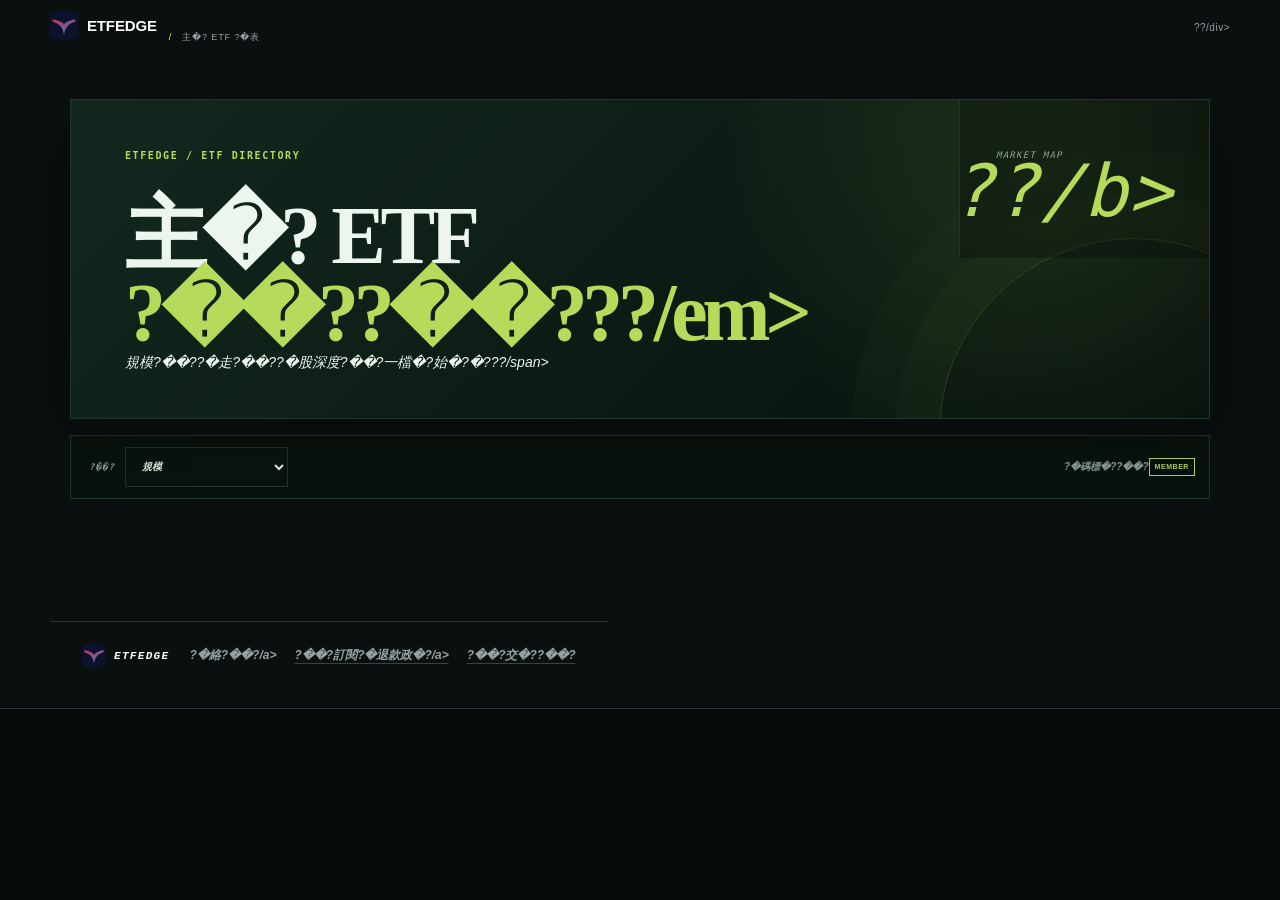
==== commit e4d1c4c4: "Initial commit for portfolio" ====
--- a/extracted/preview/index.html
+++ b/extracted/preview/index.html
@@ -1,4 +1,4 @@
-<!DOCTYPE html><html lang="zh-Hant"> <head><meta charset="UTF-8"><meta name="viewport" content="width=device-width, initial-scale=1"><meta name="generator" content="etfedge-static-shell"><title>主動 ETF 列表 · ETFedge</title><meta name="description" content="23 檔台灣主動型 ETF 列表，含規模、近期走勢、加減碼追蹤。每日盤後更新自 TWSE / TPEx 與發行商揭露。"><link rel="canonical" href="https://etfedge.xyz/preview/"><link rel="icon" href="/favicon.svg" type="image/svg+xml"><link rel="icon" href="/favicon-32x32.png" sizes="32x32" type="image/png"><link rel="icon" href="/favicon-16x16.png" sizes="16x16" type="image/png"><link rel="apple-touch-icon" sizes="180x180" href="/apple-touch-icon.png"><link rel="manifest" href="/manifest.json"><meta name="theme-color" content="#0a0f10"><meta name="robots" content="index,follow"><meta property="og:type" content="website"><meta property="og:title" content="主動 ETF 列表 · ETFedge"><meta property="og:description" content="23 檔台灣主動 ETF 規模、走勢、單檔持股深度。"><meta property="og:url" content="https://etfedge.xyz/preview/"><meta property="og:locale" content="zh_TW"><meta property="og:image" content="https://etfedge.xyz/og-v2.png"><meta property="og:image:width" content="1200"><meta property="og:image:height" content="630"><meta name="twitter:card" content="summary_large_image"><meta name="twitter:title" content="主動 ETF 列表 · ETFedge"><meta name="twitter:description" content="23 檔台灣主動 ETF 規模、走勢、單檔持股深度。"><meta name="twitter:image" content="https://etfedge.xyz/og-v2.png"><script type="application/ld+json">{
+<!DOCTYPE html><html lang="zh-Hant"> <head><meta charset="UTF-8"><meta name="viewport" content="width=device-width, initial-scale=1"><meta name="generator" content="etfedge-static-shell"><title>主�? ETF ?�表 · ETFedge</title><meta name="description" content="23 檔台??��?��? ETF ?�表，含規模?��??�走?�、�?減碼追蹤?��??�盤後更?�自 TWSE / TPEx ?�發行�??�露??><link rel="canonical" href="https://etfedge.xyz/preview/"><link rel="icon" href="/favicon.svg" type="image/svg+xml"><link rel="icon" href="/favicon-32x32.png" sizes="32x32" type="image/png"><link rel="icon" href="/favicon-16x16.png" sizes="16x16" type="image/png"><link rel="apple-touch-icon" sizes="180x180" href="/apple-touch-icon.png"><link rel="manifest" href="/manifest.json"><meta name="theme-color" content="#0a0f10"><meta name="robots" content="index,follow"><meta property="og:type" content="website"><meta property="og:title" content="主�? ETF ?�表 · ETFedge"><meta property="og:description" content="23 檔台??��??ETF 規模?�走?�、單檔�??�深度�?><meta property="og:url" content="https://etfedge.xyz/preview/"><meta property="og:locale" content="zh_TW"><meta property="og:image" content="https://etfedge.xyz/og-v2.png"><meta property="og:image:width" content="1200"><meta property="og:image:height" content="630"><meta name="twitter:card" content="summary_large_image"><meta name="twitter:title" content="主�? ETF ?�表 · ETFedge"><meta name="twitter:description" content="23 檔台??��??ETF 規模?�走?�、單檔�??�深度�?><meta name="twitter:image" content="https://etfedge.xyz/og-v2.png"><script type="application/ld+json">{
   "@context": "https://schema.org",
   "@graph": [
     {
@@ -25,8 +25,8 @@
       "@type": "CollectionPage",
       "@id": "https://etfedge.xyz/preview/#webpage",
       "url": "https://etfedge.xyz/preview/",
-      "name": "主動 ETF 列表 · ETFedge",
-      "description": "23 檔台灣主動型 ETF 列表，含規模、近期走勢、加減碼追蹤。每日盤後更新自 TWSE / TPEx 與發行商揭露。",
+      "name": "主�? ETF ?�表 · ETFedge",
+      "description": "23 檔台??��?��? ETF ?�表，含規模?��??�走?�、�?減碼追蹤?��??�盤後更?�自 TWSE / TPEx ?�發行�??�露??,
       "inLanguage": "zh-Hant",
       "isPartOf": {
         "@id": "https://etfedge.xyz/#website"
@@ -51,7 +51,7 @@
         {
           "@type": "ListItem",
           "position": 2,
-          "name": "主動 ETF 列表",
+          "name": "主�? ETF ?�表",
           "item": "https://etfedge.xyz/preview/"
         }
       ]
@@ -536,29 +536,29 @@
   .er-name {
     font-size: 13px;
   }
-}</style><script defer src="https://static.cloudflareinsights.com/beacon.min.js" data-cf-beacon='{"token": "ab4500d237674d5682b68427d216ea36"}'></script></head> <body>  <div class="mast"><div class="mast-l"><a class="mast-brand mast-brand--link" href="../"><img class="mast-brand__mark" src="/brand-mark.svg" alt="" width="28" height="28"><span class="mast-title">ETFEDGE</span></a><span class="mast-sub">主動 ETF 列表</span></div><div class="mast-r" id="mast-stat">—</div></div> <main class="directory-main">
+}</style><script defer src="https://static.cloudflareinsights.com/beacon.min.js" data-cf-beacon='{"token": "YOUR_CLOUDFLARE_TOKEN"}'></script></head> <body>  <div class="mast"><div class="mast-l"><a class="mast-brand mast-brand--link" href="../"><img class="mast-brand__mark" src="/brand-mark.svg" alt="" width="28" height="28"><span class="mast-title">ETFEDGE</span></a><span class="mast-sub">主�? ETF ?�表</span></div><div class="mast-r" id="mast-stat">??/div></div> <main class="directory-main">
   <header class="directory-hero">
     <div class="directory-hero-copy">
       <p>ETFEDGE / ETF DIRECTORY</p>
-      <h1>主動 ETF<br><em>全市場圖鑑</em></h1>
-      <div><span>規模、近月走勢與持股深度</span><span>選擇一檔開始研究 ↘</span></div>
+      <h1>主�? ETF<br><em>?��??��???/em></h1>
+      <div><span>規模?��??�走?��??�股深度</span><span>?��?一檔�?始�?�???/span></div>
     </div>
     <div class="directory-hero-mark" aria-hidden="true">
       <span>MARKET MAP</span>
-      <b>↘</b>
+      <b>??/b>
     </div>
   </header>
 
   <div class="controls">
-    <label for="sort">排序</label>
+    <label for="sort">?��?</label>
     <select id="sort">
       <option value="aum">規模</option>
-      <option value="code">代號</option>
-      <option value="listing">上市日（新 → 舊）</option>
-      <option value="price_chg">近一個月漲跌</option>
+      <option value="code">�??</option>
+      <option value="listing">上�??��??????��?</option>
+      <option value="price_chg">近�??��?漲�?</option>
     </select>
-    <nav class="observe-nav" aria-label="觀察工具">
-      <a href="../observe/target-buy-flow.html" data-member-only="true">加碼標的排行 <i class="observe-lock">MEMBER</i></a>
+    <nav class="observe-nav" aria-label="觀察工??>
+      <a href="../observe/target-buy-flow.html" data-member-only="true">?�碼標�??��? <i class="observe-lock">MEMBER</i></a>
     </nav>
   </div>
 
@@ -571,7 +571,7 @@
       </div>
       <span class="er-name"></span>
       <div class="er-aum">
-        <span class="er-aum-v"></span><span class="er-aum-u">億</span>
+        <span class="er-aum-v"></span><span class="er-aum-u">??/span>
       </div>
       <div class="er-spark">
         <span class="er-spark-svg"></span>
@@ -580,17 +580,17 @@
       <span class="er-date"></span>
     </a>
   </template>
-</main>  <footer class="public-disclosure-footer" data-policy-version="membership-2026-07-21.v1"> <div class="public-disclosure-footer__inner"> <a class="public-disclosure-footer__brand" href="/"> <img src="/brand-mark.svg" alt="" width="24" height="24"> <span>ETFedge</span> </a> <nav class="public-disclosure-footer__links" aria-label="訂閱與客服資訊"> <a href="/contact/">聯絡我們</a> <a href="/policies/refund/">取消訂閱與退款政策</a> <a href="/policies/delivery/">商品交付政策</a> </nav> </div> </footer> <script src="/shared-preview-data.js"></script> <script type="module">const $ = id => document.getElementById(id);
-
-// ── date / format helpers ────────────────────────────────────────────────────
+</main>  <footer class="public-disclosure-footer" data-policy-version="membership-2026-07-21.v1"> <div class="public-disclosure-footer__inner"> <a class="public-disclosure-footer__brand" href="/"> <img src="/brand-mark.svg" alt="" width="24" height="24"> <span>ETFedge</span> </a> <nav class="public-disclosure-footer__links" aria-label="訂閱?�客?��?�?> <a href="/contact/">?�絡?��?/a> <a href="/policies/refund/">?��?訂閱?�退款政�?/a> <a href="/policies/delivery/">?��?交�??��?</a> </nav> </div> </footer> <script src="/shared-preview-data.js"></script> <script type="module">const $ = id => document.getElementById(id);
+
+// ?�?� date / format helpers ?�?�?�?�?�?�?�?�?�?�?�?�?�?�?�?�?�?�?�?�?�?�?�?�?�?�?�?�?�?�?�?�?�?�?�?�?�?�?�?�?�?�?�?�?�?�?�?�?�?�?�?�
 const dateKey = d => d ? String(d).replaceAll('-', '').replaceAll('/', '') : '';
 const fmt = d => {
   const k = dateKey(d);
-  return k.length === 8 ? `${k.slice(0, 4)}-${k.slice(4, 6)}-${k.slice(6, 8)}` : '—';
+  return k.length === 8 ? `${k.slice(0, 4)}-${k.slice(4, 6)}-${k.slice(6, 8)}` : '??;
 };
-const fmtAum = v => v == null ? '—' : (v >= 1000 ? v.toFixed(0) : v.toFixed(1));
-
-// ── page state / DOM anchors ─────────────────────────────────────────────────
+const fmtAum = v => v == null ? '?? : (v >= 1000 ? v.toFixed(0) : v.toFixed(1));
+
+// ?�?� page state / DOM anchors ?�?�?�?�?�?�?�?�?�?�?�?�?�?�?�?�?�?�?�?�?�?�?�?�?�?�?�?�?�?�?�?�?�?�?�?�?�?�?�?�?�?�?�?�?�?�?�?�?�
 const list = $('list');
 const mastStat = $('mast-stat');
 const sortSel = $('sort');
@@ -610,10 +610,10 @@
   if (sortSel.value !== sortKey) sortSel.value = sortKey;
 }
 
-// ── data loading / masthead summary ──────────────────────────────────────────
+// ?�?� data loading / masthead summary ?�?�?�?�?�?�?�?�?�?�?�?�?�?�?�?�?�?�?�?�?�?�?�?�?�?�?�?�?�?�?�?�?�?�?�?�?�?�?�?�?�?�
 function renderMastSummary() {
   const totalAum = etfs.reduce((sum, etf) => sum + (etf.total_av_yi || 0), 0);
-  mastStat.innerHTML = `<strong>${idx.n_etfs}</strong> ETFs &nbsp;·&nbsp; AUM <strong>${totalAum.toFixed(0)}</strong> 億 &nbsp;·&nbsp; ${fmt(idx.as_of)}`;
+  mastStat.innerHTML = `<strong>${idx.n_etfs}</strong> ETFs &nbsp;·&nbsp; AUM <strong>${totalAum.toFixed(0)}</strong> ??&nbsp;·&nbsp; ${fmt(idx.as_of)}`;
 }
 
 async function loadAndRender() {
@@ -626,7 +626,7 @@
   applySort(getSortFromHash());
 }
 
-// ── sparkline / price change helpers ─────────────────────────────────────────
+// ?�?� sparkline / price change helpers ?�?�?�?�?�?�?�?�?�?�?�?�?�?�?�?�?�?�?�?�?�?�?�?�?�?�?�?�?�?�?�?�?�?�?�?�?�?�?�?�?�
 function parseDateKeyUTC(d) {
   const k = dateKey(d);
   if (k.length !== 8) return null;
@@ -686,7 +686,7 @@
   return `<svg class="spark ${cls}" viewBox="0 0 ${w} ${h}" preserveAspectRatio="none"><polyline points="${pts}"/></svg>`;
 }
 
-// ── detail prefetch helper ───────────────────────────────────────────────────
+// ?�?� detail prefetch helper ?�?�?�?�?�?�?�?�?�?�?�?�?�?�?�?�?�?�?�?�?�?�?�?�?�?�?�?�?�?�?�?�?�?�?�?�?�?�?�?�?�?�?�?�?�?�?�?�?�?�?�
 function prefetchDetail(href) {
   if (!href || prefetchedDetails.has(href)) return;
 
@@ -698,7 +698,7 @@
   document.head.appendChild(link);
 }
 
-// ── row renderer ──────────────────────────────────────────────────────────────
+// ?�?� row renderer ?�?�?�?�?�?�?�?�?�?�?�?�?�?�?�?�?�?�?�?�?�?�?�?�?�?�?�?�?�?�?�?�?�?�?�?�?�?�?�?�?�?�?�?�?�?�?�?�?�?�?�?�?�?�?�?�?�?�?�?�?�?�
 function createRow(etf) {
   const monthSeries = recentMonthSeries(etf);
   const pct = pricePct(etf);
@@ -744,14 +744,14 @@
 
   list.innerHTML = '';
   if (!sorted.length) {
-    list.innerHTML = '<div class="empty">尚無資料</div>';
+    list.innerHTML = '<div class="empty">尚無資�?</div>';
     return;
   }
 
   for (const etf of sorted) list.appendChild(createRow(etf));
 }
 
-// ── sort/hash controller boot ────────────────────────────────────────────────
+// ?�?� sort/hash controller boot ?�?�?�?�?�?�?�?�?�?�?�?�?�?�?�?�?�?�?�?�?�?�?�?�?�?�?�?�?�?�?�?�?�?�?�?�?�?�?�?�?�?�?�?�?�?�?�?�
 function applySort(sortKey) {
   syncSortControl(sortKey);
   if (!etfs.length) return;
@@ -767,6 +767,6 @@
   applySort(getSortFromHash());
 });
 
-// ── page boot ─────────────────────────────────────────────────────────────────
-window.addEventListener('pageshow', loadAndRender);</script> <script src="/shared-refresh.js?v=20260531-cache-swr"></script> <script type="module" src="https://static.cloudflareinsights.com/beacon.min.js/v4513226cdae34746b4dedf0b4dfa099e1781791509496" integrity="sha512-ZE9pZaUXND66v380QUtch/5sE9tPFh2zg45pR2PB0CVkCtOREv2AJKkSidISWkysEuQ0EH8faUU5du78bx87UQ==" data-cf-beacon='{"version":"2024.11.0","token":"a400df8b69eb494694673291fa1ce74b","r":1}' crossorigin="anonymous"></script>
-</body> </html>+// ?�?� page boot ?�?�?�?�?�?�?�?�?�?�?�?�?�?�?�?�?�?�?�?�?�?�?�?�?�?�?�?�?�?�?�?�?�?�?�?�?�?�?�?�?�?�?�?�?�?�?�?�?�?�?�?�?�?�?�?�?�?�?�?�?�?�?�?�?�
+window.addEventListener('pageshow', loadAndRender);</script> <script src="/shared-refresh.js?v=20260531-cache-swr"></script> <script type="module" src="https://static.cloudflareinsights.com/beacon.min.js/v4513226cdae34746b4dedf0b4dfa099e1781791509496" integrity="sha512-ZE9pZaUXND66v380QUtch/5sE9tPFh2zg45pR2PB0CVkCtOREv2AJKkSidISWkysEuQ0EH8faUU5du78bx87UQ==" data-cf-beacon='{"version":"2024.11.0","token":"YOUR_CLOUDFLARE_TOKEN","r":1}' crossorigin="anonymous"></script>
+</body> </html>
